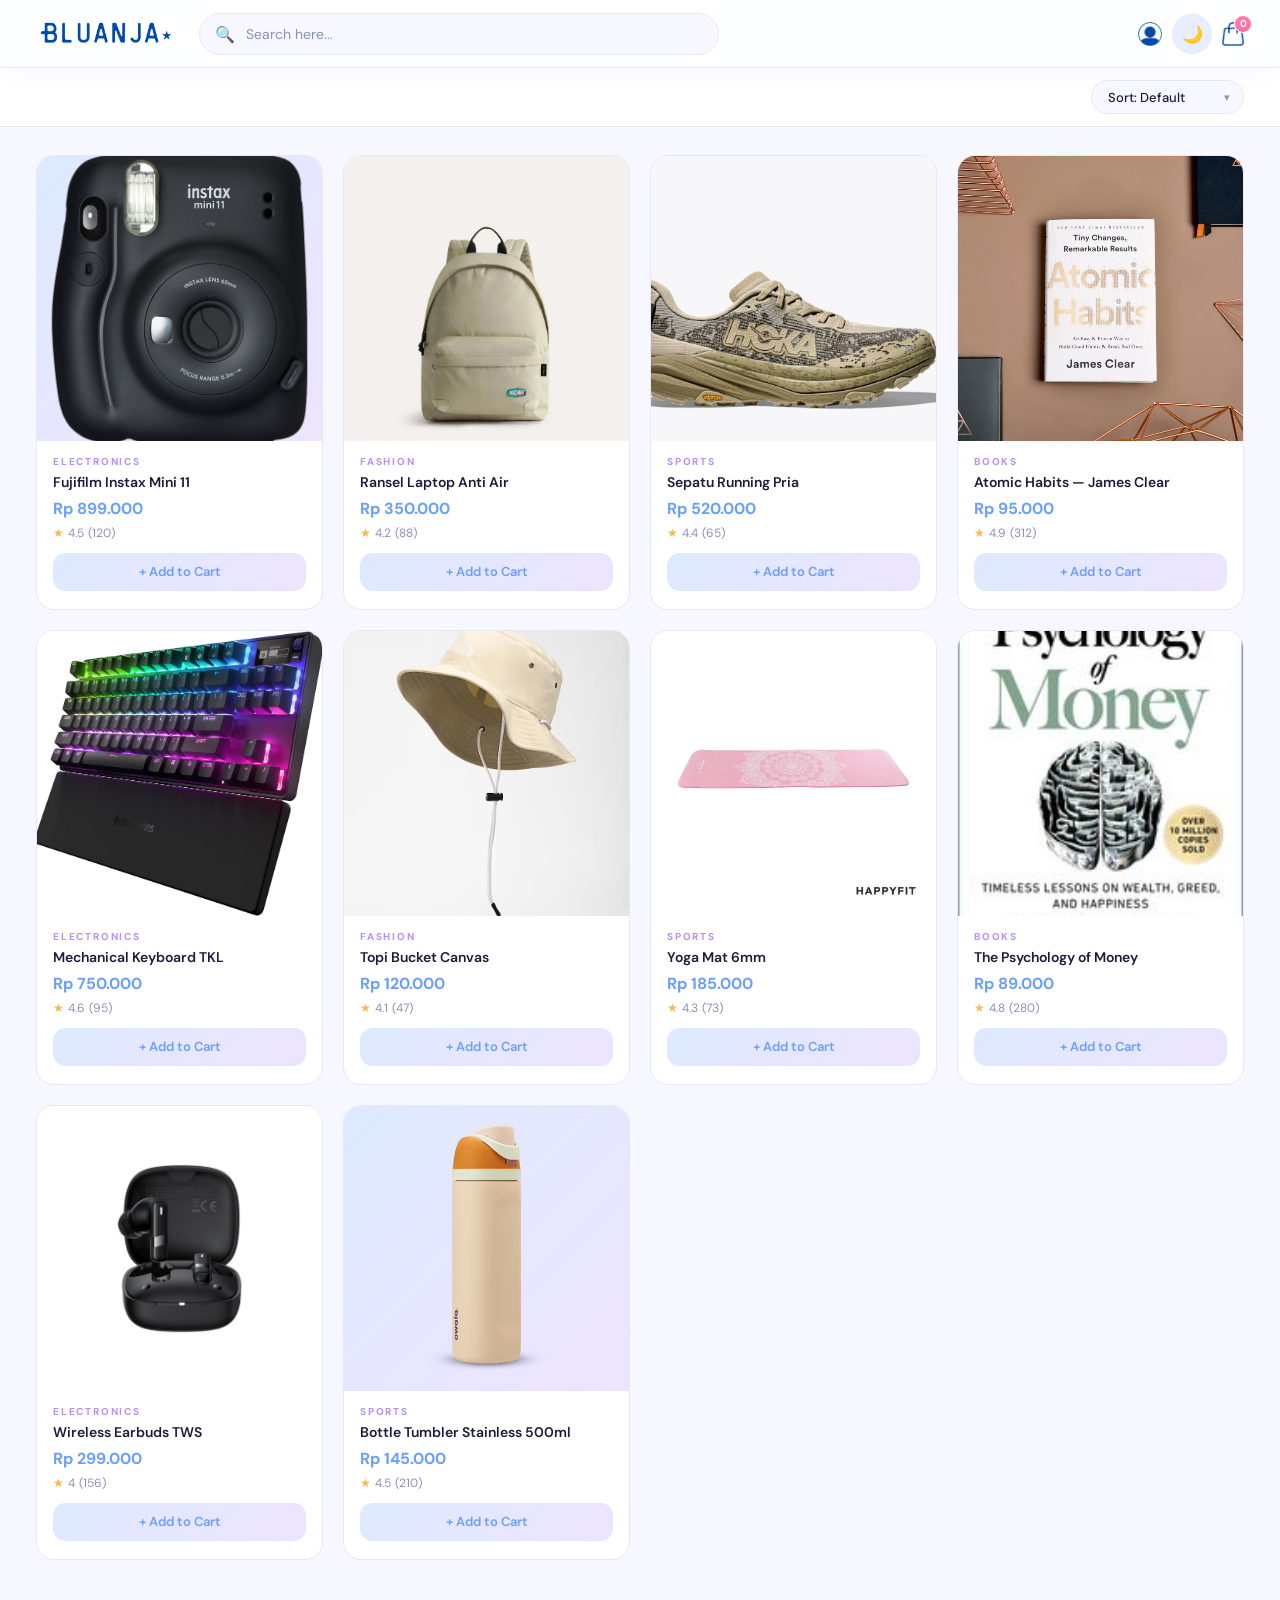
==== index.html @ fbbb5e01 "blom lengkap" ====
<!DOCTYPE html>
<html lang="id">
<head>
  <meta charset="UTF-8">
  <meta name="viewport" content="width=device-width, initial-scale=1.0">
  <title>BLUANJA★ — Belanja TEROSS</title>
  <link rel="stylesheet" href="css/style.css">
  <script>
    const _t = localStorage.getItem('bluanja_theme') || 'light';
    if (_t === 'dark') document.documentElement.setAttribute('data-theme', 'dark');
  </script>
</head>
<body>

  <!-- NAVBAR -->
  <nav class="navbar">
    <a href="index.html">
      <img src="assets/logo.png" alt="logo" class="logo-img">
    </a>
    <div class="nav-search">
      <span class="search-icon">🔍</span>
      <input type="text" placeholder="Search here..." id="searchInput" oninput="filterProducts()">
    </div>
    <div class="nav-actions">
      <img src="assets/profile.png" class="icon">
      <button class="theme-toggle" id="themeToggle" title="Toggle dark mode">🌙</button>
      <a href="cart.html" class="nav-icon-wrap">
        <img src="assets/cart.png" class="icon">
        <span class="cart-badge" id="cartBadge">0</span>
      </a>
    </div>
  </nav>

  <!-- FILTER BAR -->
  <div class="filter-bar fade-up fade-up-d1">
    <div class="sort-wrap">
      <select class="sort-select" id="sortSelect" onchange="renderProducts()">
        <option value="default">Sort: Default</option>
        <option value="price-asc">Harga: Terendah</option>
        <option value="price-desc">Harga: Tertinggi</option>
        <option value="rating">Rating Terbaik</option>
      </select>
    </div>
  </div>

  <!-- PRODUCT GRID -->
  <section class="products-section">
    <div class="products-grid fade-up fade-up-d2" id="productsGrid"></div>
  </section>

  <script src="js/data.js"></script>
  <script>
    function updateCartBadge() {
      const cart = JSON.parse(localStorage.getItem('bluanja_cart') || '[]');
      document.getElementById('cartBadge').textContent = cart.reduce((s, i) => s + i.qty, 0);
    }

    function formatRp(n) {
      return 'Rp ' + n.toLocaleString('id-ID');
    }

    // Helper: ambil gambar pertama, support array maupun string
    function getThumb(p) {
      return Array.isArray(p.image) ? p.image[0] : p.image;
    }

    let currentSearch = '';

    function filterProducts() {
      currentSearch = document.getElementById('searchInput').value.toLowerCase();
      renderProducts();
    }

    function renderProducts() {
      const sort = document.getElementById('sortSelect').value;
      let filtered = products.filter(p => p.name.toLowerCase().includes(currentSearch));

      if (sort === 'price-asc') filtered.sort((a, b) => a.price - b.price);
      else if (sort === 'price-desc') filtered.sort((a, b) => b.price - a.price);
      else if (sort === 'rating') filtered.sort((a, b) => b.rating - a.rating);

      const grid = document.getElementById('productsGrid');
      if (filtered.length === 0) {
        grid.innerHTML = `
          <div style="grid-column:1/-1;text-align:center;padding:72px;color:var(--text-muted);">
            <div style="font-size:48px;margin-bottom:12px;">🔍</div>
            <p style="font-size:16px;">Produk tidak ditemukan</p>
          </div>`;
        return;
      }

      grid.innerHTML = filtered.map((p, i) => `
        <div class="product-card fade-up" style="animation-delay:${i * 0.05}s"
             onclick="location.href='detail.html?id=${p.id}'">
          <div class="card-img-wrap">
            <img src="${getThumb(p)}" alt="${p.name}" style="width:100%;height:100%;object-fit:cover;"
                 onerror="this.style.display='none';this.nextElementSibling.style.display='flex'">
            <span style="font-size:56px;display:none;align-items:center;justify-content:center;width:100%;height:100%;">📦</span>
          </div>
          <div class="card-body">
            <div class="card-cat">${p.category}</div>
            <div class="card-name">${p.name}</div>
            <div class="card-price">${formatRp(p.price)}</div>
            <div class="card-rating">
              <span class="star">★</span> ${p.rating} <span>(${p.reviews})</span>
            </div>
            <button class="card-add-btn" onclick="event.stopPropagation(); addToCart(${p.id}, event)">
              + Add to Cart
            </button>
          </div>
        </div>
      `).join('');
    }

    function addToCart(id, e) {
      let cart = JSON.parse(localStorage.getItem('bluanja_cart') || '[]');
      const idx = cart.findIndex(i => i.id === id);
      if (idx > -1) cart[idx].qty++;
      else cart.push({ id, qty: 1 });
      localStorage.setItem('bluanja_cart', JSON.stringify(cart));
      updateCartBadge();
      const btn = e.target;
      btn.textContent = '✓ Ditambahkan!';
      setTimeout(() => btn.textContent = '+ Add to Cart', 1200);
    }

    updateCartBadge();
    renderProducts();
  </script>

  <script>
    const toggle = document.getElementById('themeToggle');
    const saved = localStorage.getItem('bluanja_theme') || 'light';
    if (saved === 'dark') { document.documentElement.setAttribute('data-theme', 'dark'); toggle.textContent = '☀️'; }
    toggle.addEventListener('click', () => {
      const isDark = document.documentElement.getAttribute('data-theme') === 'dark';
      document.documentElement.setAttribute('data-theme', isDark ? 'light' : 'dark');
      toggle.textContent = isDark ? '🌙' : '☀️';
      localStorage.setItem('bluanja_theme', isDark ? 'light' : 'dark');
    });
  </script>

</body>
</html>
---- css/style.css ----
@import url('https://fonts.googleapis.com/css2?family=DM+Sans:wght@300;400;500;600;700&family=Cormorant+Garamond:wght@600;700&display=swap');

/* ===== CSS VARIABLES — LIGHT MODE ===== */
:root {
  --blue:        #6b9fff;
  --blue-mid:    #89b3ff;
  --blue-light:  #ddeaff;
  --purple:      #b48fff;
  --purple-mid:  #c9acff;
  --purple-light:#eee4ff;
  --grad:        linear-gradient(135deg, #6b9fff 0%, #b48fff 100%);
  --grad-soft:   linear-gradient(135deg, #ddeaff 0%, #eee4ff 100%);
  --white:       #ffffff;
  --bg:          #f7f8ff;
  --surface:     #ffffff;
  --border:      #e4e8f8;
  --text:        #1a1d3a;
  --text-muted:  #8b90b8;
  --shadow-sm:   0 2px 12px rgba(107,159,255,0.10);
  --shadow-md:   0 8px 32px rgba(107,159,255,0.18);
  --shadow-lg:   0 20px 60px rgba(107,159,255,0.22);
  --radius:      18px;
  --radius-sm:   12px;
  --nav-h:       68px;
  --nav-bg:      rgba(255,255,255,0.88);
  --toggle-bg:   #e8edff;
}

/* ===== DARK MODE VARIABLES ===== */
[data-theme="dark"] {
  --blue:        #89b3ff;
  --blue-mid:    #aac8ff;
  --blue-light:  #1e2d4a;
  --purple:      #c9acff;
  --purple-mid:  #d9c2ff;
  --purple-light:#2a1f40;
  --grad:        linear-gradient(135deg, #7aaaff 0%, #c09fff 100%);
  --grad-soft:   linear-gradient(135deg, #1e2d4a 0%, #2a1f40 100%);
  --white:       #1a1d2e;
  --bg:          #13151f;
  --surface:     #1e2030;
  --border:      #2e3150;
  --text:        #e8eaff;
  --text-muted:  #7a7faa;
  --shadow-sm:   0 2px 12px rgba(0,0,0,0.3);
  --shadow-md:   0 8px 32px rgba(0,0,0,0.4);
  --shadow-lg:   0 20px 60px rgba(0,0,0,0.5);
  --nav-bg:      rgba(30,32,48,0.92);
  --toggle-bg:   #2e3150;
}

/* ===== THEME TRANSITION ===== */
*, *::before, *::after {
  transition: background-color 0.3s ease, border-color 0.3s ease, color 0.2s ease, box-shadow 0.3s ease;
}

/* ===== THEME TOGGLE BUTTON ===== */
.theme-toggle {
  width: 40px;
  height: 40px;
  border-radius: 50%;
  background: var(--toggle-bg);
  border: 1.5px solid var(--border);
  display: flex;
  align-items: center;
  justify-content: center;
  font-size: 17px;
  cursor: pointer;
  flex-shrink: 0;
  transition: transform 0.2s, background 0.3s, border-color 0.3s;
}
.theme-toggle:hover {
  transform: scale(1.1) rotate(15deg);
}

/* ===== RESET ===== */
*, *::before, *::after { box-sizing: border-box; margin: 0; padding: 0; }
html { scroll-behavior: smooth; }
body {
  font-family: 'DM Sans', sans-serif;
  background: var(--bg);
  color: var(--text);
  min-height: 100vh;
  -webkit-font-smoothing: antialiased;
}
a { text-decoration: none; color: inherit; }
button { font-family: 'DM Sans', sans-serif; cursor: pointer; border: none; outline: none; }
img { display: block; max-width: 100%; }

/* ===== NAVBAR ===== */
.navbar {
  position: sticky;
  top: 0;
  z-index: 100;
  height: var(--nav-h);
  background: var(--nav-bg);
  backdrop-filter: blur(16px);
  -webkit-backdrop-filter: blur(16px);
  border-bottom: 1.5px solid var(--border);
  display: flex;
  align-items: center;
  padding: 0 36px;
  gap: 20px;
  box-shadow: 0 1px 24px rgba(107,159,255,0.08);
}

.logo-img {
  height: 26px;
  transition: opacity 0.2s;
}
.logo-img:hover { opacity: 0.75; }

.nav-search {
  flex: 1;
  position: relative;
  max-width: 520px;
}
.nav-search input {
  width: 100%;
  height: 42px;
  border: 1.5px solid var(--border);
  border-radius: 100px;
  padding: 0 20px 0 46px;
  font-family: 'DM Sans', sans-serif;
  font-size: 14px;
  color: var(--text);
  background: var(--bg);
  transition: border-color 0.2s, box-shadow 0.2s;
}
.nav-search input:focus {
  outline: none;
  border-color: var(--blue-mid);
  box-shadow: 0 0 0 3px rgba(107,159,255,0.14);
}
.nav-search input::placeholder { color: var(--text-muted); }
.nav-search .search-icon {
  position: absolute;
  left: 16px;
  top: 50%;
  transform: translateY(-50%);
  color: var(--text-muted);
  font-size: 16px;
  pointer-events: none;
}

.nav-actions {
  display: flex;
  align-items: center;
  gap: 10px;
  margin-left: auto;
}

.icon {
  height: 24px;
  vertical-align: middle;
  transition: transform 0.2s, opacity 0.2s;
}
.icon:hover { transform: scale(1.12); opacity: 0.8; }

.nav-icon-wrap {
  position: relative;
  display: inline-flex;
  align-items: center;
}

.cart-badge {
  position: absolute;
  top: -7px;
  right: -8px;
  background: linear-gradient(135deg, #ff7eb3, #ff6b9f);
  color: white;
  font-size: 10px;
  font-weight: 700;
  width: 18px;
  height: 18px;
  border-radius: 50%;
  display: flex;
  align-items: center;
  justify-content: center;
  border: 1.5px solid white;
}

/* ===== BREADCRUMB ===== */
.breadcrumb {
  padding: 14px 36px;
  font-size: 13px;
  color: var(--text-muted);
  display: flex;
  align-items: center;
  gap: 6px;
}
.breadcrumb a {
  color: var(--blue);
  font-weight: 500;
  transition: color 0.18s;
}
.breadcrumb a:hover { color: var(--purple); }
.breadcrumb .sep { color: var(--border); }

/* ===== ANIMATIONS ===== */
@keyframes fadeUp {
  from { opacity: 0; transform: translateY(16px); }
  to   { opacity: 1; transform: translateY(0); }
}
.fade-up { animation: fadeUp 0.4s cubic-bezier(.22,.68,0,1.15) both; }
.fade-up-d1 { animation-delay: 0.05s; }
.fade-up-d2 { animation-delay: 0.12s; }
.fade-up-d3 { animation-delay: 0.19s; }
.fade-up-d4 { animation-delay: 0.26s; }

/* ===== FILTER BAR ===== */
.filter-bar {
  background: var(--white);
  border-bottom: 1.5px solid var(--border);
  padding: 12px 36px;
  display: flex;
  align-items: center;
  gap: 10px;
  flex-wrap: wrap;
}

.filter-label {
  font-size: 13px;
  font-weight: 600;
  color: var(--text-muted);
  white-space: nowrap;
}

.filter-chip {
  height: 34px;
  padding: 0 18px;
  border-radius: 100px;
  font-size: 13px;
  font-weight: 500;
  border: 1.5px solid var(--border);
  background: transparent;
  color: var(--text-muted);
  transition: all 0.2s;
  white-space: nowrap;
}
.filter-chip:hover {
  border-color: var(--blue-mid);
  color: var(--blue);
  background: var(--blue-light);
}
.filter-chip.active {
  background: var(--grad);
  color: white;
  border-color: transparent;
  box-shadow: 0 3px 12px rgba(107,159,255,0.3);
}

.sort-wrap {
  position: relative;
  margin-left: auto;
}
.sort-wrap::after {
  content: '▾';
  position: absolute;
  right: 14px;
  top: 50%;
  transform: translateY(-50%);
  color: var(--text-muted);
  pointer-events: none;
  font-size: 11px;
}
.sort-select {
  height: 34px;
  padding: 0 36px 0 16px;
  border-radius: 100px;
  font-size: 13px;
  font-family: 'DM Sans', sans-serif;
  font-weight: 500;
  border: 1.5px solid var(--border);
  background: var(--bg);
  color: var(--text);
  cursor: pointer;
  appearance: none;
  transition: border-color 0.2s;
}
.sort-select:focus { outline: none; border-color: var(--blue-mid); }

/* ===== PRODUCT GRID ===== */
.products-section {
  padding: 28px 36px 56px;
}
.products-grid {
  display: grid;
  grid-template-columns: repeat(4, 1fr);
  gap: 20px;
}

/* ===== PRODUCT CARD ===== */
.product-card {
  background: var(--surface);
  border-radius: var(--radius);
  border: 1.5px solid var(--border);
  overflow: hidden;
  transition: transform 0.22s, box-shadow 0.22s, border-color 0.22s;
  cursor: pointer;
  position: relative;
}
.product-card:hover {
  transform: translateY(-6px);
  box-shadow: var(--shadow-md);
  border-color: var(--blue-mid);
}

.card-img-wrap {
  aspect-ratio: 1;
  background: var(--grad-soft);
  display: flex;
  align-items: center;
  justify-content: center;
  position: relative;
  overflow: hidden;
}

.card-body {
  padding: 14px 16px 18px;
}
.card-cat {
  font-size: 10px;
  font-weight: 700;
  letter-spacing: 1.8px;
  text-transform: uppercase;
  color: var(--purple);
  margin-bottom: 5px;
}
.card-name {
  font-size: 14px;
  font-weight: 600;
  color: var(--text);
  margin-bottom: 6px;
  line-height: 1.35;
  white-space: nowrap;
  overflow: hidden;
  text-overflow: ellipsis;
}
.card-price {
  font-size: 16px;
  font-weight: 700;
  color: var(--blue);
  margin-bottom: 6px;
}
.card-rating {
  font-size: 12px;
  color: var(--text-muted);
  display: flex;
  align-items: center;
  gap: 4px;
  margin-bottom: 12px;
}
.card-rating .star { color: #f8b84e; }

.card-add-btn {
  width: 100%;
  height: 38px;
  background: var(--grad-soft);
  color: var(--blue);
  border-radius: var(--radius-sm);
  font-size: 13px;
  font-weight: 600;
  border: 1.5px solid var(--blue-light);
  display: flex;
  align-items: center;
  justify-content: center;
  gap: 6px;
  transition: all 0.22s;
}
.card-add-btn:hover {
  background: var(--grad);
  color: white;
  border-color: transparent;
  box-shadow: 0 4px 16px rgba(107,159,255,0.35);
}

/* ===== QTY CONTROL ===== */
.qty-control {
  display: flex;
  align-items: center;
  gap: 12px;
}
.qty-btn {
  width: 36px;
  height: 36px;
  border-radius: 10px;
  border: 1.5px solid var(--border);
  background: var(--bg);
  font-size: 18px;
  color: var(--text);
  display: flex;
  align-items: center;
  justify-content: center;
  transition: all 0.18s;
  line-height: 1;
}
.qty-btn:hover {
  border-color: var(--blue-mid);
  color: var(--blue);
  background: var(--blue-light);
}
.qty-val {
  font-size: 16px;
  font-weight: 700;
  min-width: 24px;
  text-align: center;
}

/* ===== DETAIL PAGE ===== */
.detail-layout {
  display: grid;
  grid-template-columns: 1fr 1fr;
  gap: 48px;
  padding: 32px 36px 56px;
  max-width: 1100px;
  margin: 0 auto;
}

.detail-main-img {
  aspect-ratio: 1;
  background: var(--grad-soft);
  border-radius: var(--radius);
  border: 1.5px solid var(--border);
  display: flex;
  align-items: center;
  justify-content: center;
  font-size: 100px;
  margin-bottom: 14px;
  overflow: hidden;
}
.detail-thumbs {
  display: flex;
  gap: 10px;
}
.detail-thumb {
  width: 72px;
  height: 72px;
  border-radius: var(--radius-sm);
  background: var(--grad-soft);
  border: 2px solid var(--border);
  display: flex;
  align-items: center;
  justify-content: center;
  font-size: 26px;
  cursor: pointer;
  transition: border-color 0.18s;
  overflow: hidden;
}
.detail-thumb.active { border-color: var(--blue); }
.detail-thumb:hover { border-color: var(--blue-mid); }

.detail-info-col {
  display: flex;
  flex-direction: column;
  gap: 18px;
  padding-top: 8px;
}
.detail-cat-row {
  display: flex;
  align-items: center;
  justify-content: space-between;
}
.detail-cat {
  font-size: 11px;
  font-weight: 700;
  letter-spacing: 2px;
  text-transform: uppercase;
  color: var(--purple);
}

.detail-name {
  font-family: 'Cormorant Garamond', serif;
  font-size: 34px;
  font-weight: 700;
  color: var(--text);
  line-height: 1.2;
}
.detail-price {
  font-size: 28px;
  font-weight: 700;
  background: var(--grad);
  -webkit-background-clip: text;
  -webkit-text-fill-color: transparent;
  background-clip: text;
}
.detail-rating-row {
  display: flex;
  align-items: center;
  gap: 10px;
  font-size: 14px;
  color: var(--text-muted);
}
.detail-rating-row .stars { color: #f8b84e; font-size: 15px; }
.detail-divider {
  height: 1px;
  background: var(--border);
}
.detail-desc {
  font-size: 14px;
  line-height: 1.75;
  color: var(--text-muted);
}
.detail-stock-info {
  font-size: 13px;
  color: var(--text-muted);
}
.detail-stock-info span { color: var(--blue); font-weight: 600; }

.detail-add-btn {
  height: 52px;
  background: var(--grad);
  color: white;
  border-radius: var(--radius-sm);
  font-size: 15px;
  font-weight: 700;
  display: flex;
  align-items: center;
  justify-content: center;
  gap: 8px;
  letter-spacing: 0.3px;
  box-shadow: 0 6px 24px rgba(107,159,255,0.35);
  transition: opacity 0.2s, box-shadow 0.2s, transform 0.2s;
}
.detail-add-btn:hover {
  opacity: 0.92;
  transform: translateY(-2px);
  box-shadow: 0 10px 32px rgba(107,159,255,0.42);
}

/* ===== CART PAGE ===== */
.cart-layout {
  display: grid;
  grid-template-columns: 1fr 360px;
  gap: 28px;
  padding: 28px 36px 56px;
  max-width: 1200px;
  margin: 0 auto;
  align-items: start;
}

.cart-col-title {
  font-size: 20px;
  font-weight: 700;
  margin-bottom: 18px;
  color: var(--text);
}

.cart-item {
  background: var(--surface);
  border: 1.5px solid var(--border);
  border-radius: var(--radius);
  padding: 16px;
  display: flex;
  gap: 16px;
  align-items: center;
  margin-bottom: 12px;
  transition: box-shadow 0.2s, border-color 0.2s;
}
.cart-item:hover {
  box-shadow: var(--shadow-sm);
  border-color: var(--blue-light);
}

.cart-item-img {
  width: 78px;
  height: 78px;
  border-radius: var(--radius-sm);
  background: var(--grad-soft);
  flex-shrink: 0;
  display: flex;
  align-items: center;
  justify-content: center;
  font-size: 32px;
  overflow: hidden;
}
.cart-item-info { flex: 1; }
.cart-item-cat {
  font-size: 10px;
  font-weight: 700;
  letter-spacing: 1.8px;
  text-transform: uppercase;
  color: var(--purple);
  margin-bottom: 3px;
}
.cart-item-name {
  font-size: 15px;
  font-weight: 600;
  color: var(--text);
  margin-bottom: 10px;
}
.cart-item-bottom {
  display: flex;
  align-items: center;
  gap: 14px;
}
.cart-item-price {
  font-size: 16px;
  font-weight: 700;
  color: var(--blue);
  white-space: nowrap;
}
.cart-remove-btn {
  background: none;
  border: none;
  color: var(--text-muted);
  font-size: 16px;
  cursor: pointer;
  padding: 6px;
  border-radius: 8px;
  transition: color 0.18s, background 0.18s;
  flex-shrink: 0;
}
.cart-remove-btn:hover { color: #ff7eb3; background: #fff0f6; }

/* ===== SUMMARY PANEL ===== */
.cart-summary {
  background: var(--surface);
  border: 1.5px solid var(--border);
  border-radius: var(--radius);
  padding: 24px;
  position: sticky;
  top: calc(var(--nav-h) + 16px);
}
.summary-title {
  font-size: 13px;
  font-weight: 700;
  letter-spacing: 1.5px;
  margin-bottom: 20px;
  color: var(--text-muted);
  text-transform: uppercase;
}
.summary-row {
  display: flex;
  justify-content: space-between;
  align-items: center;
  font-size: 14px;
  color: var(--text-muted);
  margin-bottom: 12px;
}
.summary-divider {
  height: 1px;
  background: var(--border);
  margin: 16px 0;
}
.summary-total {
  display: flex;
  justify-content: space-between;
  align-items: center;
  font-size: 17px;
  font-weight: 700;
  color: var(--text);
  margin-bottom: 20px;
}
.summary-total .amount {
  background: var(--grad);
  -webkit-background-clip: text;
  -webkit-text-fill-color: transparent;
  background-clip: text;
}
.checkout-btn {
  width: 100%;
  height: 50px;
  background: var(--grad);
  color: white;
  border-radius: var(--radius-sm);
  font-size: 14px;
  font-weight: 700;
  letter-spacing: 0.5px;
  display: flex;
  align-items: center;
  justify-content: center;
  gap: 8px;
  box-shadow: 0 6px 24px rgba(107,159,255,0.35);
  transition: opacity 0.2s, transform 0.2s, box-shadow 0.2s;
}
.checkout-btn:hover {
  opacity: 0.92;
  transform: translateY(-2px);
  box-shadow: 0 10px 32px rgba(107,159,255,0.42);
}
.continue-link {
  display: block;
  text-align: center;
  margin-top: 14px;
  font-size: 13px;
  color: var(--blue);
  font-weight: 500;
  transition: color 0.18s;
}
.continue-link:hover { color: var(--purple); }

/* ===== EMPTY STATE ===== */
.empty-state {
  text-align: center;
  padding: 72px 32px;
  color: var(--text-muted);
}
.empty-state .empty-icon { font-size: 60px; margin-bottom: 18px; }
.empty-state h3 { font-size: 20px; font-weight: 700; color: var(--text); margin-bottom: 8px; }
.empty-state p { font-size: 14px; margin-bottom: 24px; }
.empty-state a {
  display: inline-block;
  padding: 12px 30px;
  background: var(--grad);
  color: white;
  border-radius: 100px;
  font-weight: 600;
  font-size: 14px;
  box-shadow: 0 4px 16px rgba(107,159,255,0.3);
  transition: opacity 0.2s, transform 0.2s;
}
.empty-state a:hover { opacity: 0.9; transform: translateY(-2px); }
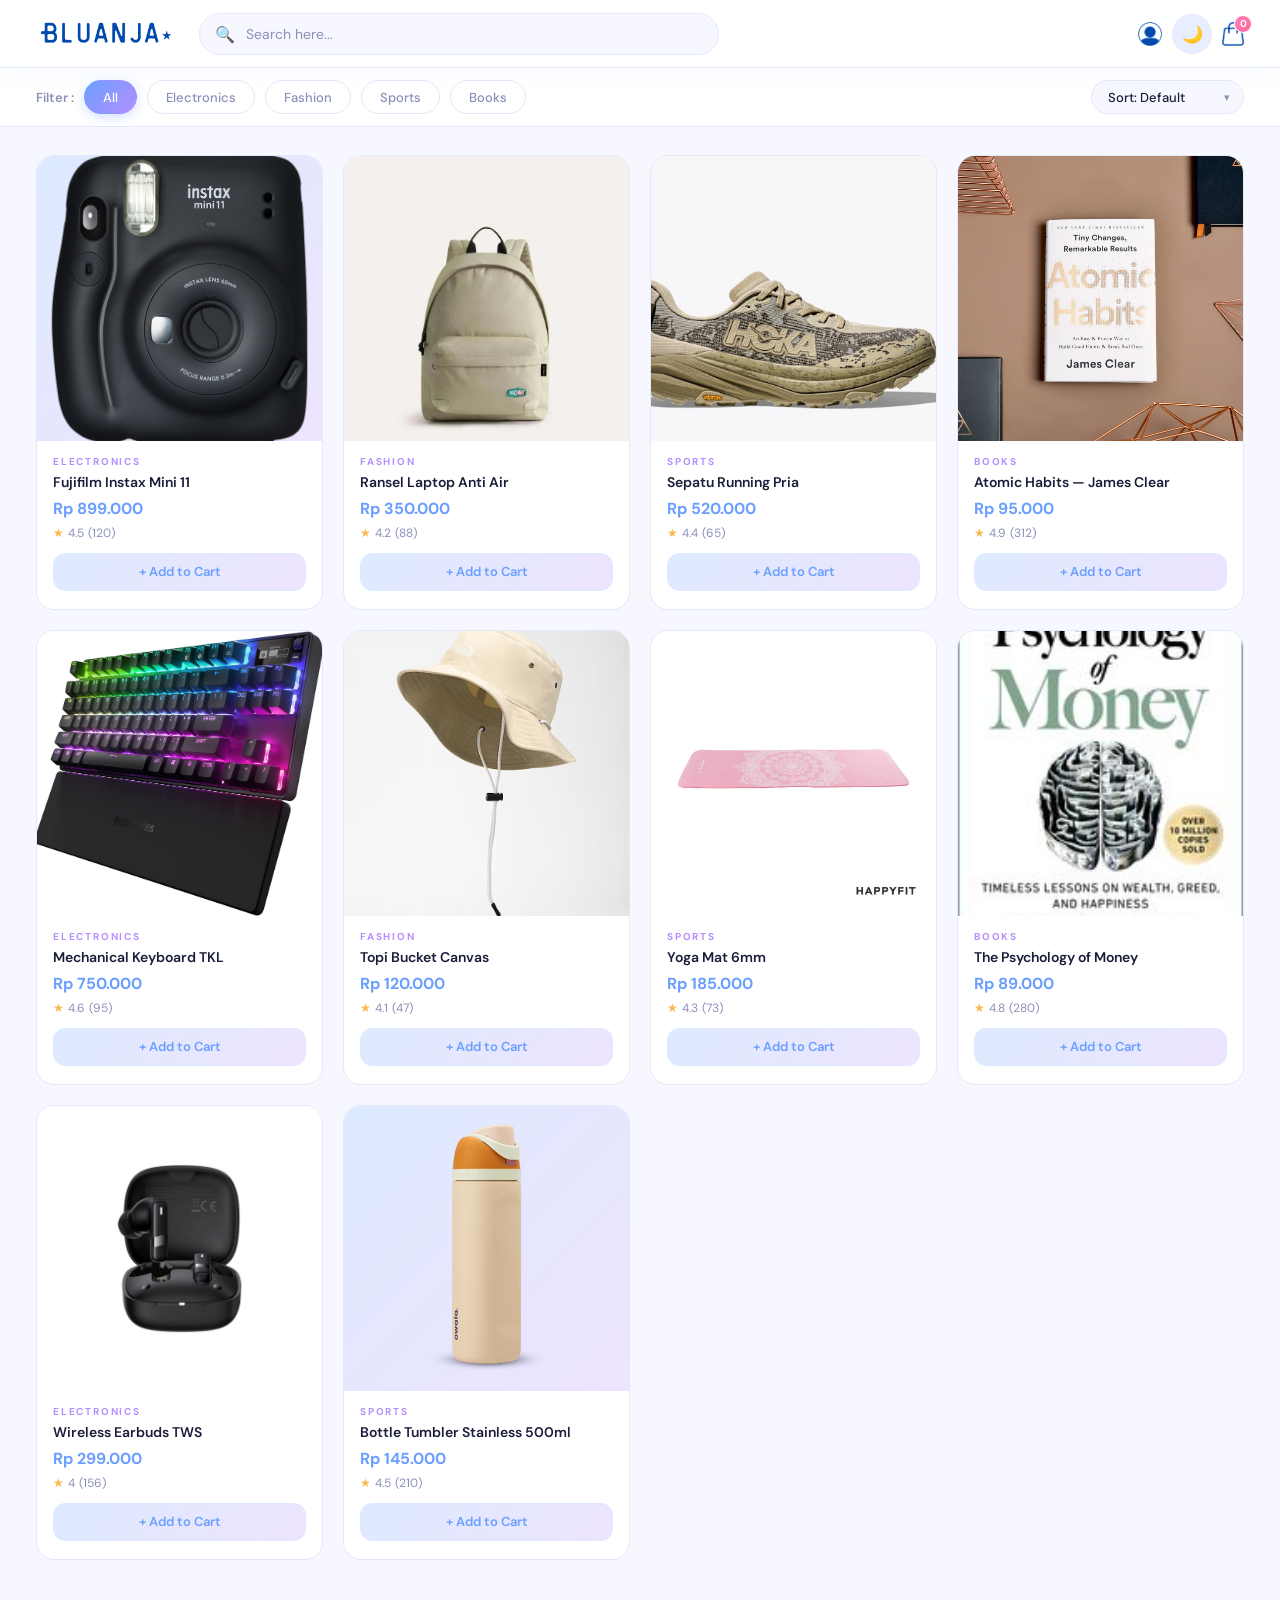
==== commit 1588ebf0: "tambah filter" ====
--- a/index.html
+++ b/index.html
@@ -33,6 +33,15 @@
 
   <!-- FILTER BAR -->
   <div class="filter-bar fade-up fade-up-d1">
+  
+    <div class="filter-label">Filter :</div>
+
+    <button class="filter-chip active">All</button>
+    <button class="filter-chip">Electronics</button>
+    <button class="filter-chip">Fashion</button>
+    <button class="filter-chip">Sports</button>
+    <button class="filter-chip">Books</button>
+
     <div class="sort-wrap">
       <select class="sort-select" id="sortSelect" onchange="renderProducts()">
         <option value="default">Sort: Default</option>
@@ -59,7 +68,7 @@
       return 'Rp ' + n.toLocaleString('id-ID');
     }
 
-    // Helper: ambil gambar pertama, support array maupun string
+    // ambil gambar pertama
     function getThumb(p) {
       return Array.isArray(p.image) ? p.image[0] : p.image;
     }
@@ -140,5 +149,16 @@
     });
   </script>
 
+  <script>
+    const chips = document.querySelectorAll('.filter-chip');
+
+    chips.forEach(chip => {
+      chip.addEventListener('click', () => {
+        chips.forEach(c => c.classList.remove('active'));
+        chip.classList.add('active');
+      });
+    });
+  </script>
+
 </body>
 </html>
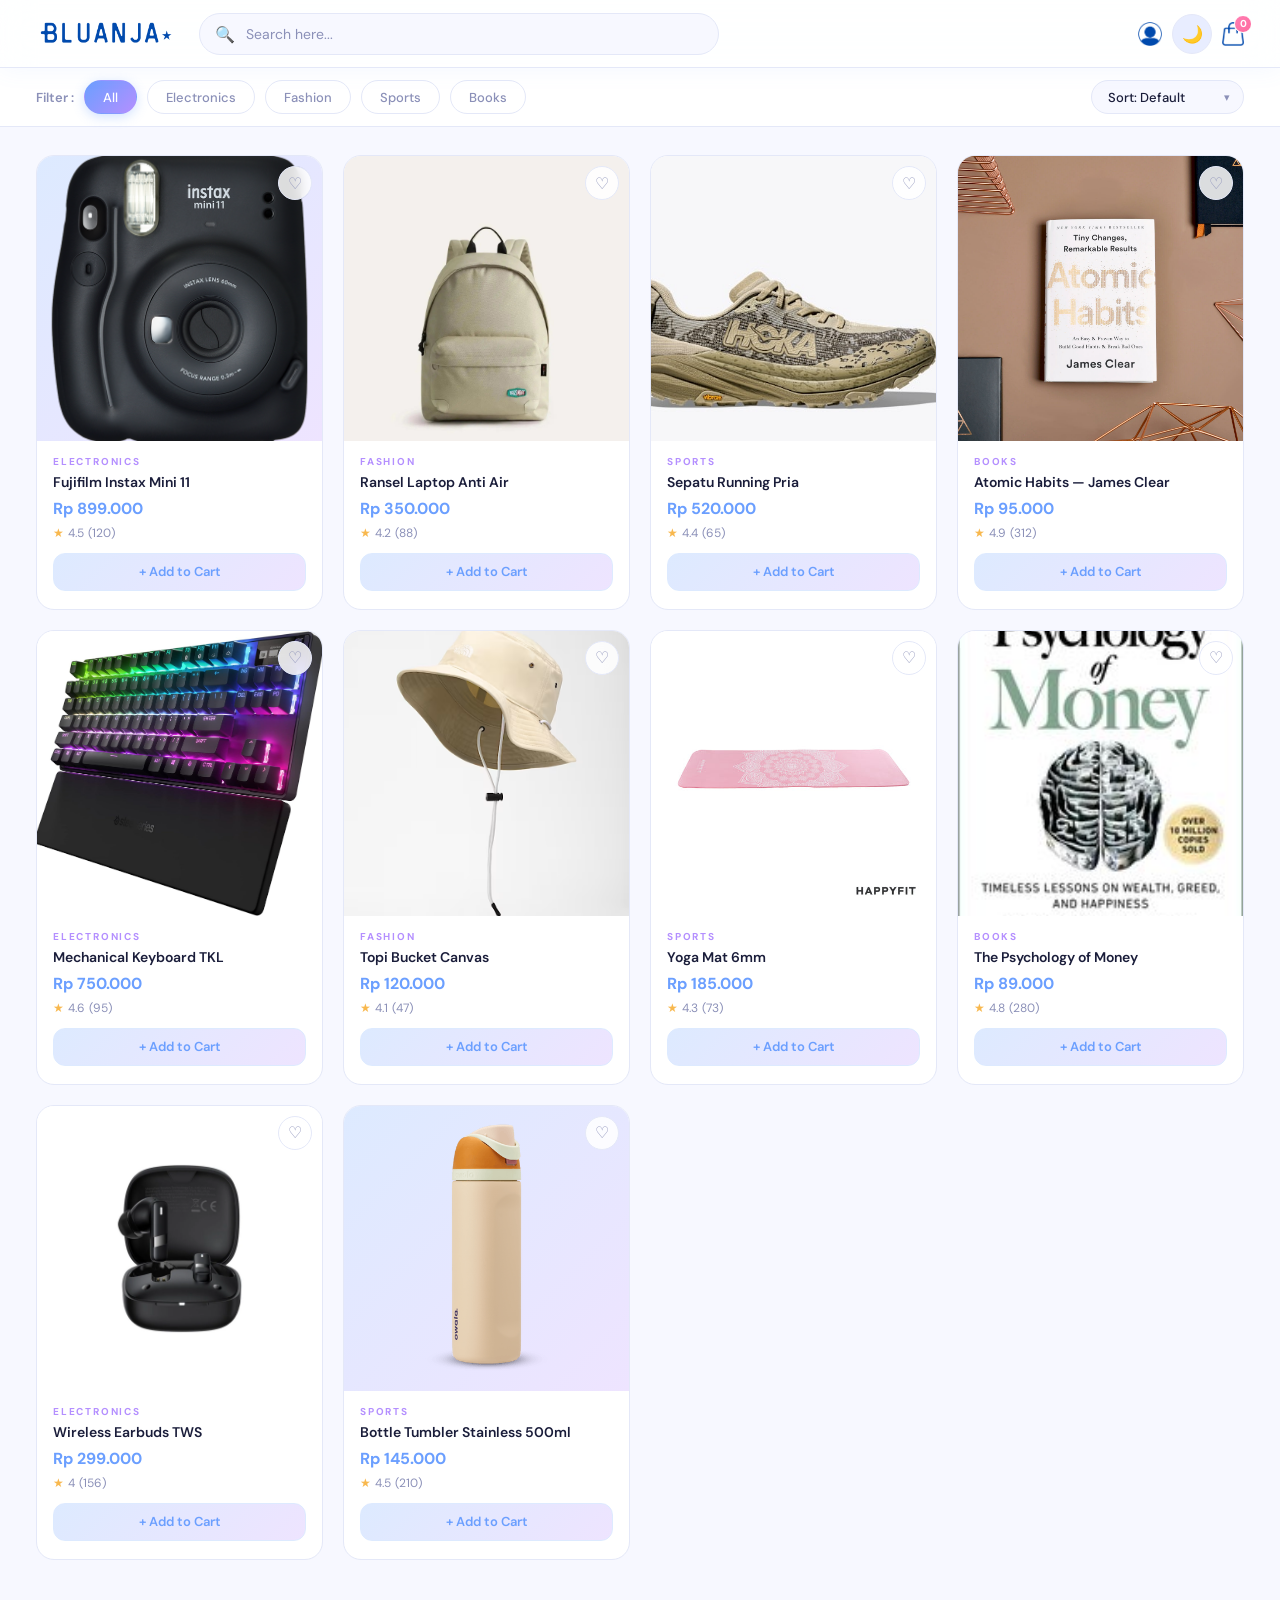
==== commit 3855ba26: "bismillah lengkap" ====
--- a/index.html
+++ b/index.html
@@ -19,7 +19,7 @@
     </a>
     <div class="nav-search">
       <span class="search-icon">🔍</span>
-      <input type="text" placeholder="Search here..." id="searchInput" oninput="filterProducts()">
+      <input type="text" id="searchInput" placeholder="Search here...">
     </div>
     <div class="nav-actions">
       <img src="assets/profile.png" class="icon">
@@ -33,17 +33,14 @@
 
   <!-- FILTER BAR -->
   <div class="filter-bar fade-up fade-up-d1">
-  
     <div class="filter-label">Filter :</div>
-
     <button class="filter-chip active">All</button>
     <button class="filter-chip">Electronics</button>
     <button class="filter-chip">Fashion</button>
     <button class="filter-chip">Sports</button>
     <button class="filter-chip">Books</button>
-
     <div class="sort-wrap">
-      <select class="sort-select" id="sortSelect" onchange="renderProducts()">
+      <select class="sort-select" id="sortSelect">
         <option value="default">Sort: Default</option>
         <option value="price-asc">Harga: Terendah</option>
         <option value="price-desc">Harga: Tertinggi</option>
@@ -58,107 +55,7 @@
   </section>
 
   <script src="js/data.js"></script>
-  <script>
-    function updateCartBadge() {
-      const cart = JSON.parse(localStorage.getItem('bluanja_cart') || '[]');
-      document.getElementById('cartBadge').textContent = cart.reduce((s, i) => s + i.qty, 0);
-    }
-
-    function formatRp(n) {
-      return 'Rp ' + n.toLocaleString('id-ID');
-    }
-
-    // ambil gambar pertama
-    function getThumb(p) {
-      return Array.isArray(p.image) ? p.image[0] : p.image;
-    }
-
-    let currentSearch = '';
-
-    function filterProducts() {
-      currentSearch = document.getElementById('searchInput').value.toLowerCase();
-      renderProducts();
-    }
-
-    function renderProducts() {
-      const sort = document.getElementById('sortSelect').value;
-      let filtered = products.filter(p => p.name.toLowerCase().includes(currentSearch));
-
-      if (sort === 'price-asc') filtered.sort((a, b) => a.price - b.price);
-      else if (sort === 'price-desc') filtered.sort((a, b) => b.price - a.price);
-      else if (sort === 'rating') filtered.sort((a, b) => b.rating - a.rating);
-
-      const grid = document.getElementById('productsGrid');
-      if (filtered.length === 0) {
-        grid.innerHTML = `
-          <div style="grid-column:1/-1;text-align:center;padding:72px;color:var(--text-muted);">
-            <div style="font-size:48px;margin-bottom:12px;">🔍</div>
-            <p style="font-size:16px;">Produk tidak ditemukan</p>
-          </div>`;
-        return;
-      }
-
-      grid.innerHTML = filtered.map((p, i) => `
-        <div class="product-card fade-up" style="animation-delay:${i * 0.05}s"
-             onclick="location.href='detail.html?id=${p.id}'">
-          <div class="card-img-wrap">
-            <img src="${getThumb(p)}" alt="${p.name}" style="width:100%;height:100%;object-fit:cover;"
-                 onerror="this.style.display='none';this.nextElementSibling.style.display='flex'">
-            <span style="font-size:56px;display:none;align-items:center;justify-content:center;width:100%;height:100%;">📦</span>
-          </div>
-          <div class="card-body">
-            <div class="card-cat">${p.category}</div>
-            <div class="card-name">${p.name}</div>
-            <div class="card-price">${formatRp(p.price)}</div>
-            <div class="card-rating">
-              <span class="star">★</span> ${p.rating} <span>(${p.reviews})</span>
-            </div>
-            <button class="card-add-btn" onclick="event.stopPropagation(); addToCart(${p.id}, event)">
-              + Add to Cart
-            </button>
-          </div>
-        </div>
-      `).join('');
-    }
-
-    function addToCart(id, e) {
-      let cart = JSON.parse(localStorage.getItem('bluanja_cart') || '[]');
-      const idx = cart.findIndex(i => i.id === id);
-      if (idx > -1) cart[idx].qty++;
-      else cart.push({ id, qty: 1 });
-      localStorage.setItem('bluanja_cart', JSON.stringify(cart));
-      updateCartBadge();
-      const btn = e.target;
-      btn.textContent = '✓ Ditambahkan!';
-      setTimeout(() => btn.textContent = '+ Add to Cart', 1200);
-    }
-
-    updateCartBadge();
-    renderProducts();
-  </script>
-
-  <script>
-    const toggle = document.getElementById('themeToggle');
-    const saved = localStorage.getItem('bluanja_theme') || 'light';
-    if (saved === 'dark') { document.documentElement.setAttribute('data-theme', 'dark'); toggle.textContent = '☀️'; }
-    toggle.addEventListener('click', () => {
-      const isDark = document.documentElement.getAttribute('data-theme') === 'dark';
-      document.documentElement.setAttribute('data-theme', isDark ? 'light' : 'dark');
-      toggle.textContent = isDark ? '🌙' : '☀️';
-      localStorage.setItem('bluanja_theme', isDark ? 'light' : 'dark');
-    });
-  </script>
-
-  <script>
-    const chips = document.querySelectorAll('.filter-chip');
-
-    chips.forEach(chip => {
-      chip.addEventListener('click', () => {
-        chips.forEach(c => c.classList.remove('active'));
-        chip.classList.add('active');
-      });
-    });
-  </script>
+  <script src="js/main.js"></script>
 
 </body>
 </html>
--- a/css/style.css
+++ b/css/style.css
@@ -1,6 +1,6 @@
 @import url('https://fonts.googleapis.com/css2?family=DM+Sans:wght@300;400;500;600;700&family=Cormorant+Garamond:wght@600;700&display=swap');
 
-/* ===== CSS VARIABLES — LIGHT MODE ===== */
+/*CSS VARIABLES — LIGHT MODE*/
 :root {
   --blue:        #6b9fff;
   --blue-mid:    #89b3ff;
@@ -26,7 +26,7 @@
   --toggle-bg:   #e8edff;
 }
 
-/* ===== DARK MODE VARIABLES ===== */
+/*DARK MODE VARIABLES*/
 [data-theme="dark"] {
   --blue:        #89b3ff;
   --blue-mid:    #aac8ff;
@@ -49,12 +49,12 @@
   --toggle-bg:   #2e3150;
 }
 
-/* ===== THEME TRANSITION ===== */
+/*THEME TRANSITION*/
 *, *::before, *::after {
   transition: background-color 0.3s ease, border-color 0.3s ease, color 0.2s ease, box-shadow 0.3s ease;
 }
 
-/* ===== THEME TOGGLE BUTTON ===== */
+/*THEME TOGGLE BUTTON*/
 .theme-toggle {
   width: 40px;
   height: 40px;
@@ -73,7 +73,7 @@
   transform: scale(1.1) rotate(15deg);
 }
 
-/* ===== RESET ===== */
+/*RESET*/
 *, *::before, *::after { box-sizing: border-box; margin: 0; padding: 0; }
 html { scroll-behavior: smooth; }
 body {
@@ -87,7 +87,7 @@
 button { font-family: 'DM Sans', sans-serif; cursor: pointer; border: none; outline: none; }
 img { display: block; max-width: 100%; }
 
-/* ===== NAVBAR ===== */
+/*NAVBAR*/
 .navbar {
   position: sticky;
   top: 0;
@@ -180,7 +180,7 @@
   border: 1.5px solid white;
 }
 
-/* ===== BREADCRUMB ===== */
+/*BREADCRUMB*/
 .breadcrumb {
   padding: 14px 36px;
   font-size: 13px;
@@ -197,7 +197,7 @@
 .breadcrumb a:hover { color: var(--purple); }
 .breadcrumb .sep { color: var(--border); }
 
-/* ===== ANIMATIONS ===== */
+/*ANIMATIONS*/
 @keyframes fadeUp {
   from { opacity: 0; transform: translateY(16px); }
   to   { opacity: 1; transform: translateY(0); }
@@ -208,7 +208,7 @@
 .fade-up-d3 { animation-delay: 0.19s; }
 .fade-up-d4 { animation-delay: 0.26s; }
 
-/* ===== FILTER BAR ===== */
+/*FILTER BAR*/
 .filter-bar {
   background: var(--white);
   border-bottom: 1.5px solid var(--border);
@@ -280,7 +280,7 @@
 }
 .sort-select:focus { outline: none; border-color: var(--blue-mid); }
 
-/* ===== PRODUCT GRID ===== */
+/*PRODUCT GRID*/
 .products-section {
   padding: 28px 36px 56px;
 }
@@ -290,7 +290,7 @@
   gap: 20px;
 }
 
-/* ===== PRODUCT CARD ===== */
+/*PRODUCT CARD*/
 .product-card {
   background: var(--surface);
   border-radius: var(--radius);
@@ -375,7 +375,7 @@
   box-shadow: 0 4px 16px rgba(107,159,255,0.35);
 }
 
-/* ===== QTY CONTROL ===== */
+/*QTY CONTROL*/
 .qty-control {
   display: flex;
   align-items: center;
@@ -407,7 +407,7 @@
   text-align: center;
 }
 
-/* ===== DETAIL PAGE ===== */
+/*DETAIL PAGE*/
 .detail-layout {
   display: grid;
   grid-template-columns: 1fr 1fr;
@@ -528,7 +528,7 @@
   box-shadow: 0 10px 32px rgba(107,159,255,0.42);
 }
 
-/* ===== CART PAGE ===== */
+/*CART PAGE*/
 .cart-layout {
   display: grid;
   grid-template-columns: 1fr 360px;
@@ -613,7 +613,7 @@
 }
 .cart-remove-btn:hover { color: #ff7eb3; background: #fff0f6; }
 
-/* ===== SUMMARY PANEL ===== */
+/*SUMMARY PANEL*/
 .cart-summary {
   background: var(--surface);
   border: 1.5px solid var(--border);
@@ -690,7 +690,7 @@
 }
 .continue-link:hover { color: var(--purple); }
 
-/* ===== EMPTY STATE ===== */
+/*EMPTY STATE*/
 .empty-state {
   text-align: center;
   padding: 72px 32px;
@@ -710,4 +710,35 @@
   box-shadow: 0 4px 16px rgba(107,159,255,0.3);
   transition: opacity 0.2s, transform 0.2s;
 }
-.empty-state a:hover { opacity: 0.9; transform: translateY(-2px); }+.empty-state a:hover { opacity: 0.9; transform: translateY(-2px); }
+
+/*WISHLIST BUTTON (card)*/
+.card-wish {
+  position: absolute;
+  top: 10px;
+  right: 10px;
+  width: 34px;
+  height: 34px;
+  border-radius: 50%;
+  background: rgba(255,255,255,0.85);
+  border: 1.5px solid var(--border);
+  font-size: 16px;
+  display: flex;
+  align-items: center;
+  justify-content: center;
+  cursor: pointer;
+  color: var(--text-muted);
+  backdrop-filter: blur(6px);
+  transition: color 0.2s, background 0.2s, transform 0.2s, border-color 0.2s;
+  z-index: 2;
+}
+.card-wish:hover {
+  transform: scale(1.15);
+  color: #ff6b9f;
+  border-color: #ff6b9f;
+}
+.card-wish.active {
+  color: #ff6b9f;
+  border-color: #ff6b9f;
+  background: #fff0f6;
+}
